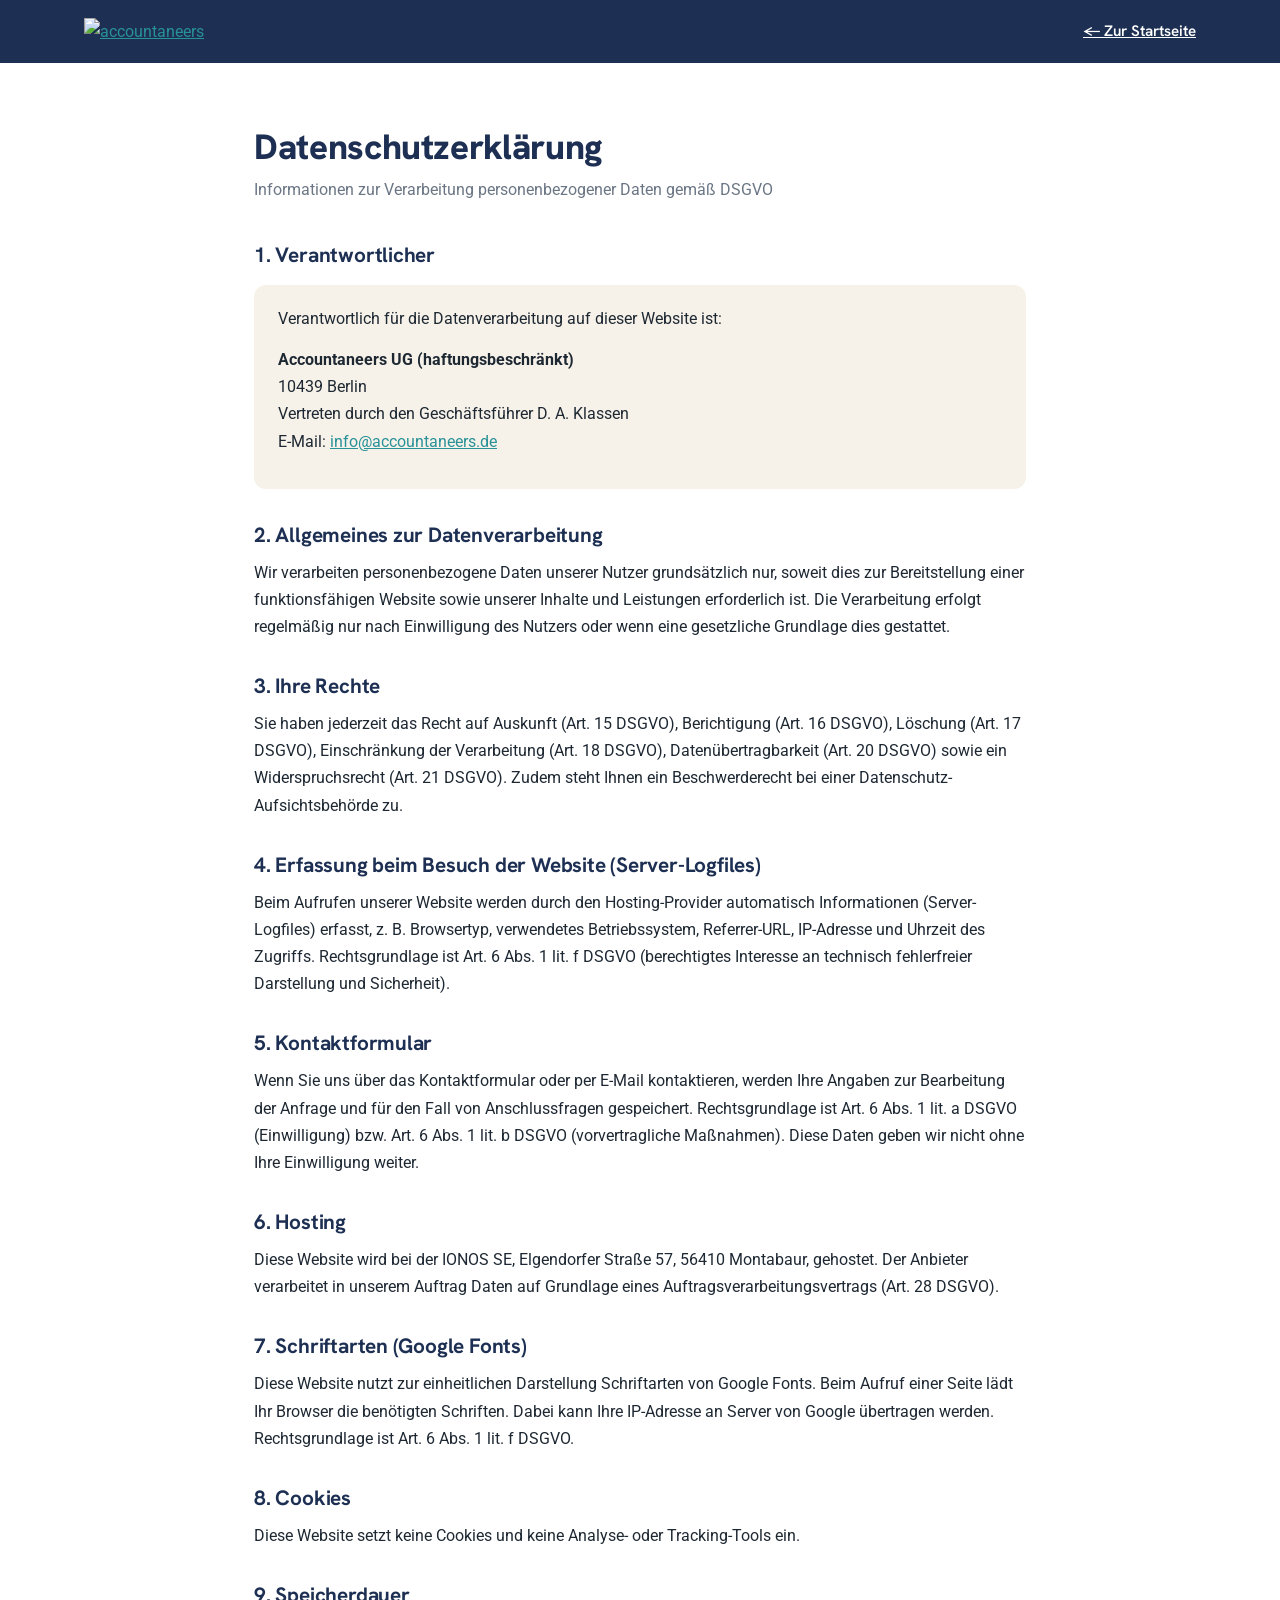
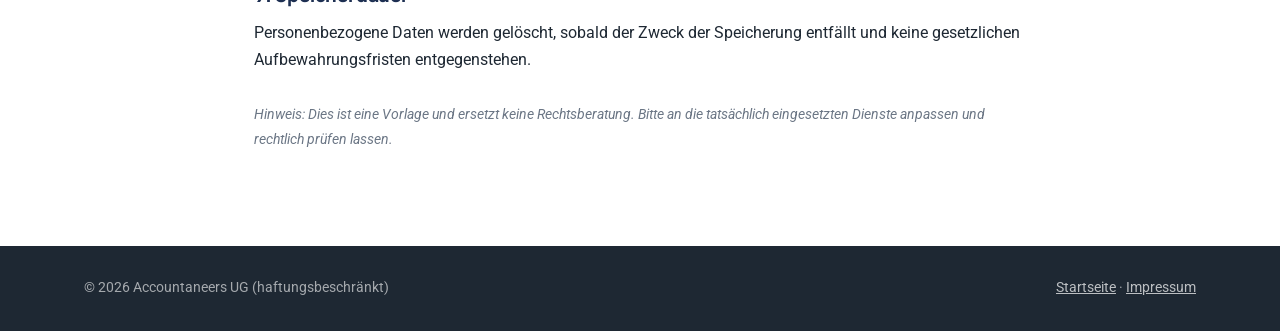
==== datenschutz.html @ 36c76518 "Add files via upload" ====
<!DOCTYPE html>
<html lang="de">
<head>
<meta charset="UTF-8" />
<meta name="viewport" content="width=device-width, initial-scale=1.0" />
<title>Datenschutzerklärung – accountaneers</title>
<meta name="description" content="Datenschutzerklärung der Accountaneers UG (haftungsbeschränkt)." />
<meta name="robots" content="noindex, follow" />
<link rel="icon" type="image/png" href="assets/icon.png" />
<link rel="preconnect" href="https://fonts.googleapis.com" />
<link rel="preconnect" href="https://fonts.gstatic.com" crossorigin />
<link href="https://fonts.googleapis.com/css2?family=Hanken+Grotesk:wght@600;700;800&family=Roboto:wght@400;500;700&display=swap" rel="stylesheet" />
<link rel="stylesheet" href="legal-style.css" />
</head>
<body>
<header>
  <div class="wrap">
    <a href="index.html"><img src="assets/logo-auf-dunkel.png" alt="accountaneers" /></a>
    <a class="back" href="index.html">← Zur Startseite</a>
  </div>
</header>
<main>
  <div class="wrap">
    <h1>Datenschutzerklärung</h1>
    <p class="lead">Informationen zur Verarbeitung personenbezogener Daten gemäß DSGVO</p>

    <h2>1. Verantwortlicher</h2>
    <div class="box">
      <p>Verantwortlich für die Datenverarbeitung auf dieser Website ist:</p>
      <p><strong>Accountaneers UG (haftungsbeschränkt)</strong><br />
      10439 Berlin<br />
      Vertreten durch den Geschäftsführer D. A. Klassen<br />
      E-Mail: <a href="mailto:info@accountaneers.de">info@accountaneers.de</a></p>
    </div>

    <h2>2. Allgemeines zur Datenverarbeitung</h2>
    <p>Wir verarbeiten personenbezogene Daten unserer Nutzer grundsätzlich nur, soweit dies zur Bereitstellung einer funktionsfähigen Website sowie unserer Inhalte und Leistungen erforderlich ist. Die Verarbeitung erfolgt regelmäßig nur nach Einwilligung des Nutzers oder wenn eine gesetzliche Grundlage dies gestattet.</p>

    <h2>3. Ihre Rechte</h2>
    <p>Sie haben jederzeit das Recht auf Auskunft (Art. 15 DSGVO), Berichtigung (Art. 16 DSGVO), Löschung (Art. 17 DSGVO), Einschränkung der Verarbeitung (Art. 18 DSGVO), Datenübertragbarkeit (Art. 20 DSGVO) sowie ein Widerspruchsrecht (Art. 21 DSGVO). Zudem steht Ihnen ein Beschwerderecht bei einer Datenschutz-Aufsichtsbehörde zu.</p>

    <h2>4. Erfassung beim Besuch der Website (Server-Logfiles)</h2>
    <p>Beim Aufrufen unserer Website werden durch den Hosting-Provider automatisch Informationen (Server-Logfiles) erfasst, z. B. Browsertyp, verwendetes Betriebssystem, Referrer-URL, IP-Adresse und Uhrzeit des Zugriffs. Rechtsgrundlage ist Art. 6 Abs. 1 lit. f DSGVO (berechtigtes Interesse an technisch fehlerfreier Darstellung und Sicherheit).</p>

    <h2>5. Kontaktformular</h2>
    <p>Wenn Sie uns über das Kontaktformular oder per E-Mail kontaktieren, werden Ihre Angaben zur Bearbeitung der Anfrage und für den Fall von Anschlussfragen gespeichert. Rechtsgrundlage ist Art. 6 Abs. 1 lit. a DSGVO (Einwilligung) bzw. Art. 6 Abs. 1 lit. b DSGVO (vorvertragliche Maßnahmen). Diese Daten geben wir nicht ohne Ihre Einwilligung weiter.</p>

    <h2>6. Hosting</h2>
    <p>Diese Website wird bei der IONOS SE, Elgendorfer Straße 57, 56410 Montabaur, gehostet. Der Anbieter verarbeitet in unserem Auftrag Daten auf Grundlage eines Auftragsverarbeitungsvertrags (Art. 28 DSGVO).</p>

    <h2>7. Schriftarten (Google Fonts)</h2>
    <p>Diese Website nutzt zur einheitlichen Darstellung Schriftarten von Google Fonts. Beim Aufruf einer Seite lädt Ihr Browser die benötigten Schriften. Dabei kann Ihre IP-Adresse an Server von Google übertragen werden. Rechtsgrundlage ist Art. 6 Abs. 1 lit. f DSGVO.</p>

    <h2>8. Cookies</h2>
    <p>Diese Website setzt keine Cookies und keine Analyse- oder Tracking-Tools ein.</p>

    <h2>9. Speicherdauer</h2>
    <p>Personenbezogene Daten werden gelöscht, sobald der Zweck der Speicherung entfällt und keine gesetzlichen Aufbewahrungsfristen entgegenstehen.</p>

    <p style="margin-top:30px;color:var(--slate);font-size:.9rem"><em>Hinweis: Dies ist eine Vorlage und ersetzt keine Rechtsberatung. Bitte an die tatsächlich eingesetzten Dienste anpassen und rechtlich prüfen lassen.</em></p>
  </div>
</main>
<footer>
  <div class="wrap">
    <span>© 2026 Accountaneers UG (haftungsbeschränkt)</span>
    <span><a href="index.html">Startseite</a> · <a href="impressum.html">Impressum</a></span>
  </div>
</footer>
</body>
</html>
---- legal-style.css ----
:root{
  --navy:#1D2F52; --teal:#299198; --gold:#E0922D; --ink:#1E2833;
  --slate:#6B7685; --cream:#F6F2E9; --white:#fff;
}
*{box-sizing:border-box;margin:0;padding:0}
html{-webkit-text-size-adjust:100%;text-size-adjust:100%}
body{font-family:'Roboto',system-ui,-apple-system,'Segoe UI',sans-serif;color:var(--ink);line-height:1.7;background:var(--white);overflow-x:hidden;-webkit-font-smoothing:antialiased;-moz-osx-font-smoothing:grayscale}
h1,h2,h3{font-family:'Hanken Grotesk',sans-serif;line-height:1.15;letter-spacing:-.01em;overflow-wrap:break-word}
a{color:var(--teal);-webkit-tap-highlight-color:rgba(41,145,152,.2)}
p{overflow-wrap:break-word}
.wrap{max-width:820px;margin:0 auto;padding:0 24px}
header{background:var(--navy);padding:18px 0}
header .wrap{max-width:1160px;display:flex;align-items:center;justify-content:space-between}
header img{height:36px}
header a.back{color:#fff;font-family:'Hanken Grotesk',sans-serif;font-weight:600;font-size:.95rem}
header a.back:hover{color:var(--gold)}
main{padding:64px 0 80px}
h1{font-size:2.2rem;color:var(--navy);font-weight:800;margin-bottom:8px}
.lead{color:var(--slate);margin-bottom:40px}
h2{font-size:1.3rem;color:var(--navy);margin:34px 0 12px}
p{margin-bottom:14px;color:var(--ink)}
.ph{background:var(--cream);border-left:3px solid var(--gold);padding:2px 8px;border-radius:4px;color:var(--slate);font-style:italic}
.box{background:var(--cream);border-radius:12px;padding:20px 24px;margin:18px 0}
footer{background:var(--ink);color:rgba(255,255,255,.6);padding:30px 0;font-size:.9rem}
footer .wrap{max-width:1160px;display:flex;justify-content:space-between;flex-wrap:wrap;gap:10px}
footer a{color:rgba(255,255,255,.7)}
footer a:hover{color:var(--gold)}

@media(max-width:600px){
  header .wrap{gap:12px}
  header img{height:30px}
  main{padding:44px 0 60px}
  h1{font-size:1.8rem}
  h2{font-size:1.15rem}
  .wrap{padding:0 18px}
  .box{padding:16px 18px}
  footer .wrap{flex-direction:column;gap:8px}
}
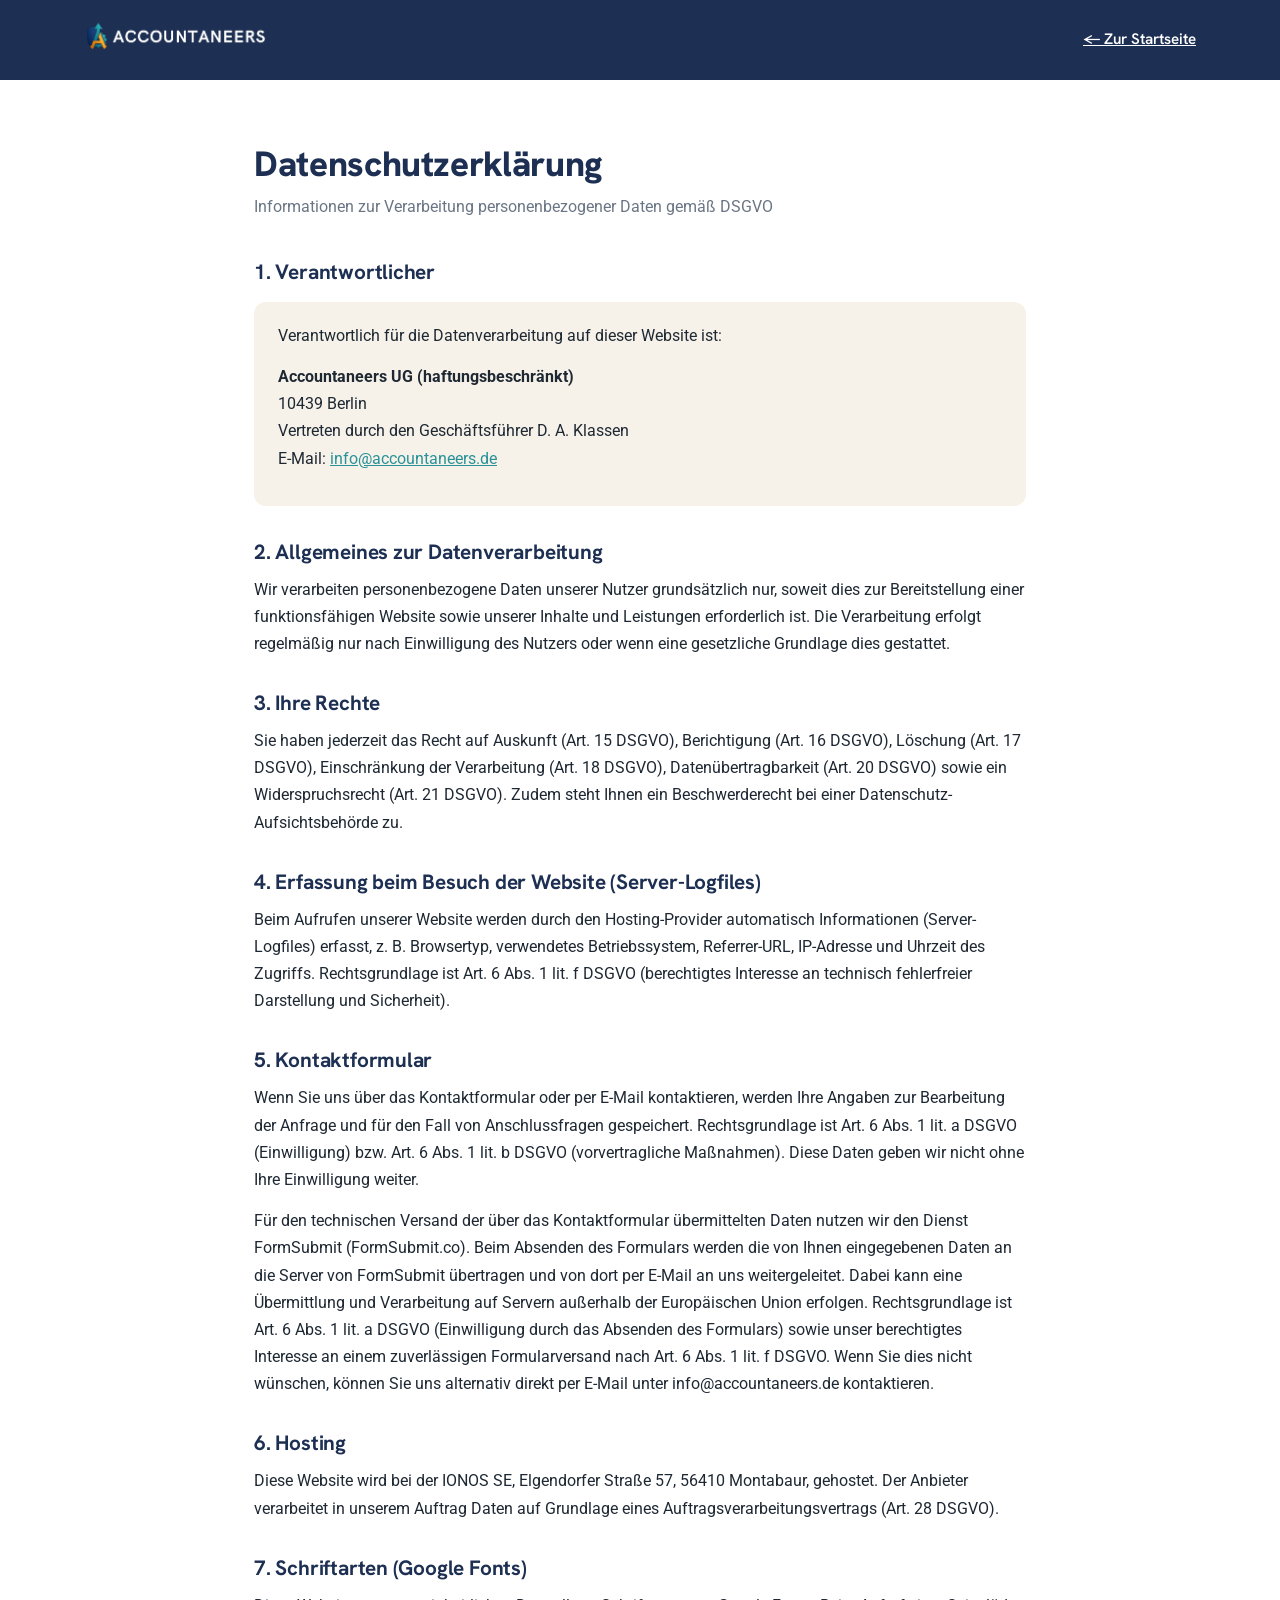
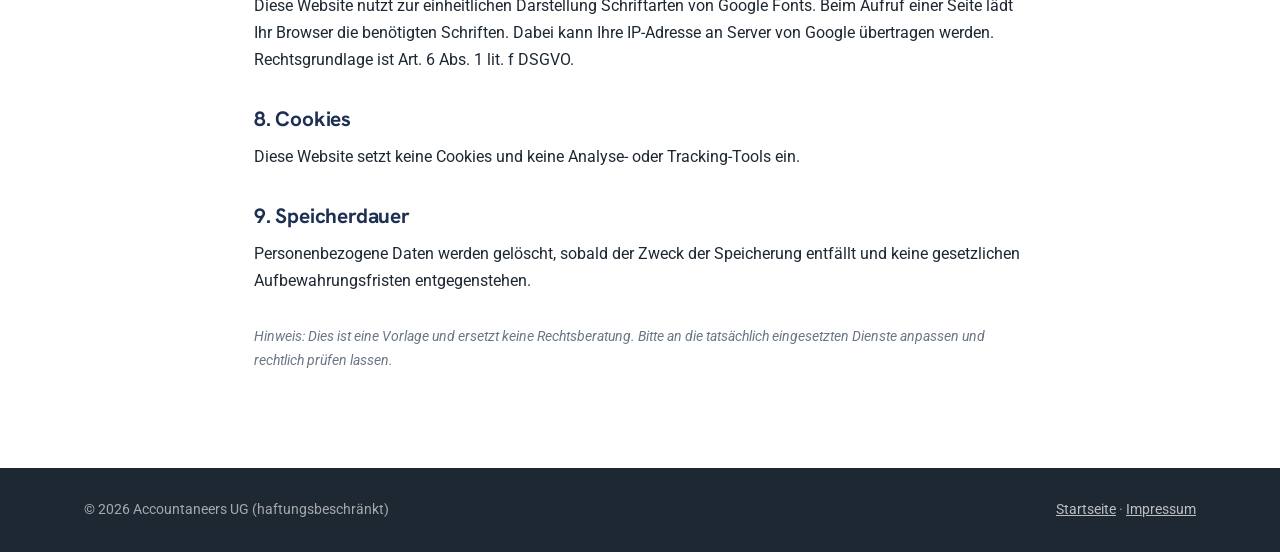
==== commit c89f35d1: "Add files via upload" ====
--- a/datenschutz.html
+++ b/datenschutz.html
@@ -44,6 +44,7 @@
 
     <h2>5. Kontaktformular</h2>
     <p>Wenn Sie uns über das Kontaktformular oder per E-Mail kontaktieren, werden Ihre Angaben zur Bearbeitung der Anfrage und für den Fall von Anschlussfragen gespeichert. Rechtsgrundlage ist Art. 6 Abs. 1 lit. a DSGVO (Einwilligung) bzw. Art. 6 Abs. 1 lit. b DSGVO (vorvertragliche Maßnahmen). Diese Daten geben wir nicht ohne Ihre Einwilligung weiter.</p>
+    <p>Für den technischen Versand der über das Kontaktformular übermittelten Daten nutzen wir den Dienst FormSubmit (FormSubmit.co). Beim Absenden des Formulars werden die von Ihnen eingegebenen Daten an die Server von FormSubmit übertragen und von dort per E-Mail an uns weitergeleitet. Dabei kann eine Übermittlung und Verarbeitung auf Servern außerhalb der Europäischen Union erfolgen. Rechtsgrundlage ist Art. 6 Abs. 1 lit. a DSGVO (Einwilligung durch das Absenden des Formulars) sowie unser berechtigtes Interesse an einem zuverlässigen Formularversand nach Art. 6 Abs. 1 lit. f DSGVO. Wenn Sie dies nicht wünschen, können Sie uns alternativ direkt per E-Mail unter info@accountaneers.de kontaktieren.</p>
 
     <h2>6. Hosting</h2>
     <p>Diese Website wird bei der IONOS SE, Elgendorfer Straße 57, 56410 Montabaur, gehostet. Der Anbieter verarbeitet in unserem Auftrag Daten auf Grundlage eines Auftragsverarbeitungsvertrags (Art. 28 DSGVO).</p>
